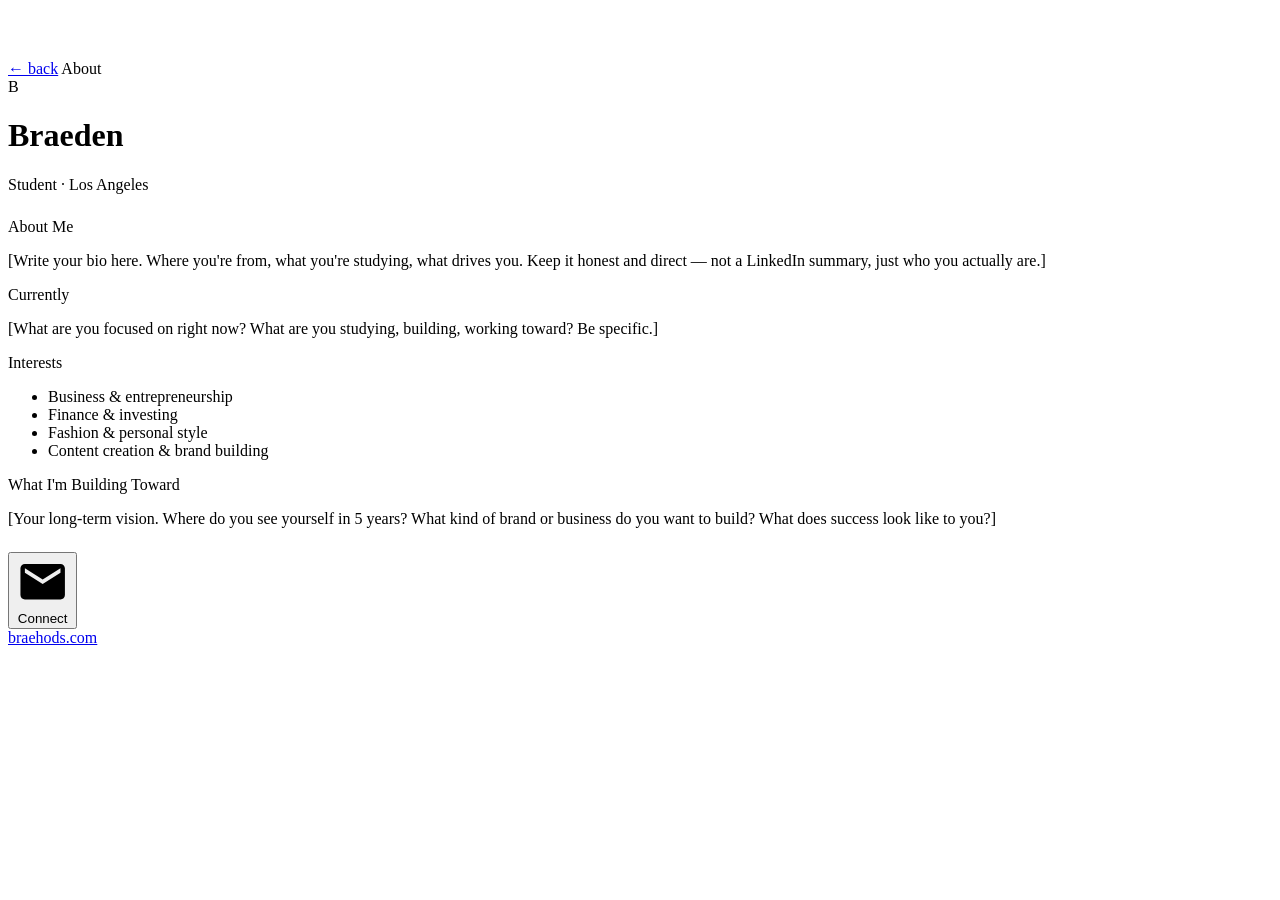
==== about.html @ cdf4e758 "Add files via upload" ====
<!DOCTYPE html>
<html lang="en">
<head>
  <meta charset="UTF-8" />
  <meta name="viewport" content="width=device-width, initial-scale=1.0" />
  <title>About — Braeden</title>
  <meta name="description" content="About Braeden." />
  <link rel="preconnect" href="https://fonts.googleapis.com" />
  <link rel="preconnect" href="https://fonts.gstatic.com" crossorigin />
  <link href="https://fonts.googleapis.com/css2?family=Inter:wght@300;400;500&display=swap" rel="stylesheet" />
  <link rel="stylesheet" href="style.css" />
  <style>
    body { justify-content: flex-start; padding-top: 52px; }
    .card { align-items: flex-start; }
    .photo-wrap { align-self: center; margin-bottom: 16px; }
    .name, .location { align-self: center; }
  </style>
</head>
<body>

  <nav class="top-nav page-nav fade d1">
    <a class="back-link" href="index.html">← back</a>
    <span class="top-nav-title">About</span>
  </nav>

  <div class="card page-card">

    <div class="photo-wrap fade d2">
      <img src="images/photo.jpg" alt="Braeden"
           onerror="this.style.display='none';this.nextElementSibling.style.display='flex';" />
      <div class="initials" style="display:none;">B</div>
    </div>
    <h1 class="name fade d3">Braeden</h1>
    <p class="location fade d4" style="margin-bottom:24px;">Student · Los Angeles</p>

    <!-- About Me -->
    <div class="content-card fade d5">
      <span class="content-card-label">About Me</span>
      <p>
        <!-- ✏️ Write your bio here. Keep it real and direct — 2-4 sentences. -->
        [Write your bio here. Where you're from, what you're studying, what drives you. Keep it honest and direct — not a LinkedIn summary, just who you actually are.]
      </p>
    </div>

    <!-- Currently -->
    <div class="content-card fade d6">
      <span class="content-card-label">Currently</span>
      <p>
        <!-- ✏️ What are you doing right now? School, projects, goals. -->
        [What are you focused on right now? What are you studying, building, working toward? Be specific.]
      </p>
    </div>

    <!-- Interests -->
    <div class="content-card fade d7">
      <span class="content-card-label">Interests</span>
      <ul>
        <li>Business &amp; entrepreneurship</li>
        <li>Finance &amp; investing</li>
        <li>Fashion &amp; personal style</li>
        <li>Content creation &amp; brand building</li>
        <!-- ✏️ Add or remove items -->
      </ul>
    </div>

    <!-- Values / what drives you -->
    <div class="content-card fade d8">
      <span class="content-card-label">What I'm Building Toward</span>
      <p>
        <!-- ✏️ Your long-term vision. What's the end goal? -->
        [Your long-term vision. Where do you see yourself in 5 years? What kind of brand or business do you want to build? What does success look like to you?]
      </p>
    </div>

    <div style="height:8px;"></div>

    <!-- Connect CTA -->
    <button class="connect-btn fade d9" onclick="window.location='index.html'">
      <svg viewBox="0 0 24 24"><path d="M20 4H4c-1.1 0-2 .9-2 2v12c0 1.1.9 2 2 2h16c1.1 0 2-.9 2-2V6c0-1.1-.9-2-2-2zm0 4l-8 5-8-5V6l8 5 8-5v2z"/></svg>
      Connect
    </button>

  </div>

  <footer class="fade d10"><a href="index.html">braehods.com</a></footer>

</body>
</html>
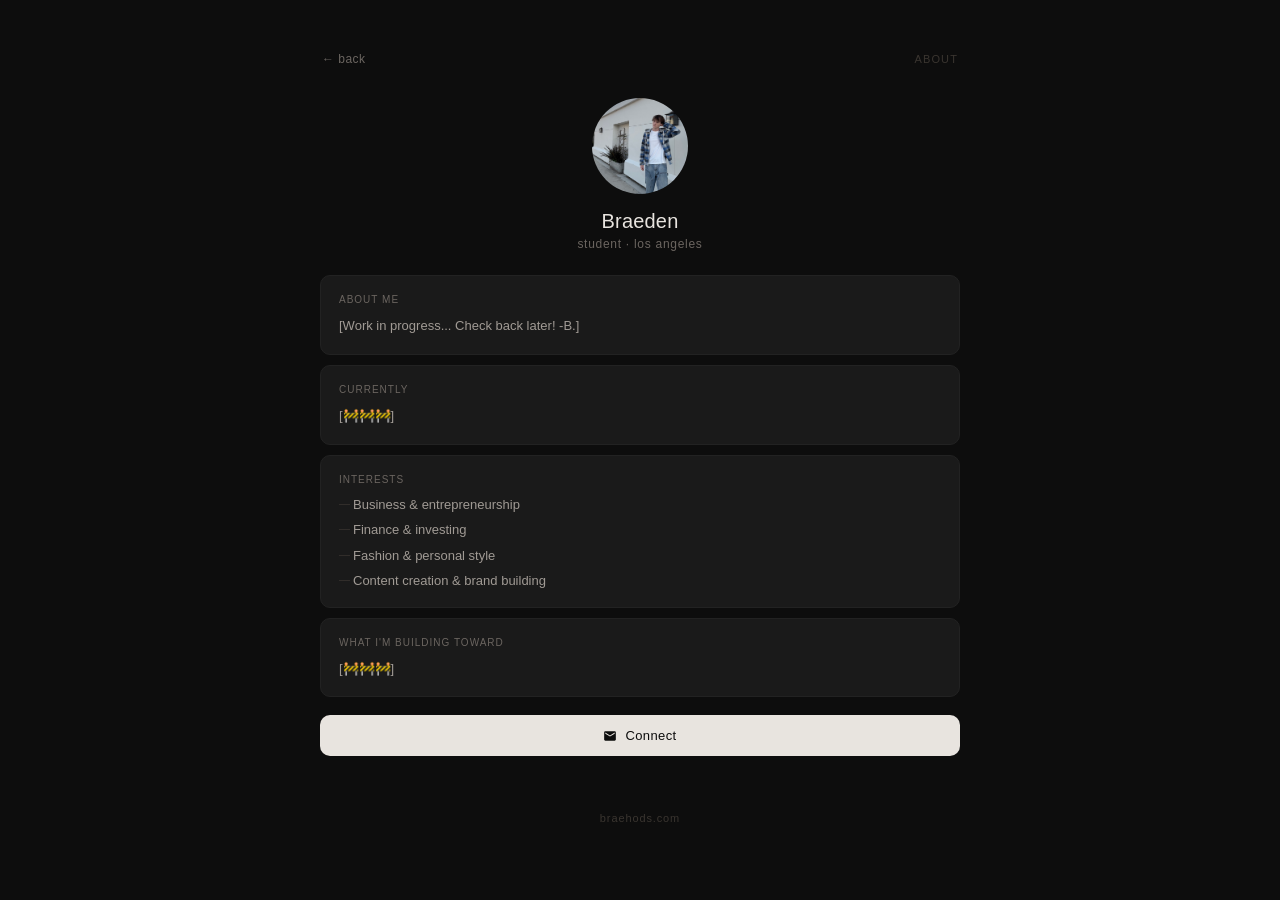
==== commit 7dbe256e: "Update about.html 🚧🚧🚧" ====
--- a/about.html
+++ b/about.html
@@ -38,7 +38,7 @@
       <span class="content-card-label">About Me</span>
       <p>
         <!-- ✏️ Write your bio here. Keep it real and direct — 2-4 sentences. -->
-        [Write your bio here. Where you're from, what you're studying, what drives you. Keep it honest and direct — not a LinkedIn summary, just who you actually are.]
+        [Work in progress... Check back later! -B.]
       </p>
     </div>
 
@@ -47,7 +47,7 @@
       <span class="content-card-label">Currently</span>
       <p>
         <!-- ✏️ What are you doing right now? School, projects, goals. -->
-        [What are you focused on right now? What are you studying, building, working toward? Be specific.]
+        [🚧🚧🚧]
       </p>
     </div>
 
@@ -68,7 +68,7 @@
       <span class="content-card-label">What I'm Building Toward</span>
       <p>
         <!-- ✏️ Your long-term vision. What's the end goal? -->
-        [Your long-term vision. Where do you see yourself in 5 years? What kind of brand or business do you want to build? What does success look like to you?]
+        [🚧🚧🚧]
       </p>
     </div>
 
--- a/style.css
+++ b/style.css
@@ -0,0 +1,394 @@
+/* ═══════════════════════════════════════════════════
+   braehods.com — shared stylesheet
+═══════════════════════════════════════════════════ */
+
+*, *::before, *::after { box-sizing: border-box; margin: 0; padding: 0; }
+
+:root {
+  --bg:         #0d0d0d;
+  --surface:    #161616;
+  --border:     #222222;
+  --border-mid: #2e2e2e;
+  --text:       #e8e4df;
+  --sub:        #a09a94;
+  --muted:      #6b6560;
+  --dim:        #3a3530;
+  --link-bg:    #1a1a1a;
+  --link-hover: #202020;
+}
+
+html { font-size: 16px; -webkit-font-smoothing: antialiased; }
+
+body {
+  background: var(--bg);
+  color: var(--text);
+  font-family: 'Inter', -apple-system, BlinkMacSystemFont, sans-serif;
+  font-weight: 300;
+  min-height: 100vh;
+  display: flex;
+  flex-direction: column;
+  align-items: center;
+  justify-content: center;
+  padding: 48px 24px;
+}
+
+/* ── Fade-in ───────────────────────────────────── */
+@keyframes fadeUp {
+  from { opacity: 0; transform: translateY(14px); }
+  to   { opacity: 1; transform: translateY(0); }
+}
+.fade { opacity: 0; animation: fadeUp 0.5s cubic-bezier(0.22, 1, 0.36, 1) forwards; }
+.d1  { animation-delay: 0.05s; }
+.d2  { animation-delay: 0.12s; }
+.d3  { animation-delay: 0.19s; }
+.d4  { animation-delay: 0.26s; }
+.d5  { animation-delay: 0.33s; }
+.d6  { animation-delay: 0.39s; }
+.d7  { animation-delay: 0.45s; }
+.d8  { animation-delay: 0.51s; }
+.d9  { animation-delay: 0.57s; }
+.d10 { animation-delay: 0.63s; }
+.d11 { animation-delay: 0.69s; }
+.d12 { animation-delay: 0.75s; }
+.d13 { animation-delay: 0.81s; }
+
+/* ── Card ──────────────────────────────────────── */
+.card {
+  width: 100%;
+  max-width: 420px;
+  display: flex;
+  flex-direction: column;
+  align-items: center;
+}
+
+/* ── Photo ─────────────────────────────────────── */
+.photo-wrap { width: 96px; height: 96px; margin-bottom: 18px; }
+.photo-wrap img {
+  width: 100%; height: 100%;
+  object-fit: cover; border-radius: 50%;
+  display: block; filter: grayscale(6%);
+}
+.photo-wrap .initials {
+  width: 100%; height: 100%; border-radius: 50%;
+  background: var(--surface); border: 1px solid var(--border);
+  display: flex; align-items: center; justify-content: center;
+  font-size: 26px; font-weight: 400; color: var(--muted);
+}
+
+/* ── Name + location ───────────────────────────── */
+.name {
+  font-size: 20px; font-weight: 400;
+  letter-spacing: 0.01em; color: var(--text);
+  margin-bottom: 4px;
+}
+.location {
+  font-size: 12px; color: var(--muted);
+  letter-spacing: 0.06em; text-transform: lowercase;
+  margin-bottom: 16px;
+}
+
+/* ── Tagline ───────────────────────────────────── */
+.tagline {
+  font-size: 13px; font-weight: 300; color: var(--sub);
+  line-height: 1.65; text-align: center;
+  max-width: 300px; margin-bottom: 24px;
+}
+
+/* ── Divider ───────────────────────────────────── */
+.divider {
+  width: 100%; height: 1px;
+  background: var(--border);
+  margin: 4px 0 20px;
+}
+
+/* ── Section label ─────────────────────────────── */
+.section-label {
+  width: 100%;
+  font-size: 10px; font-weight: 500;
+  color: var(--muted); letter-spacing: 0.12em;
+  text-transform: uppercase;
+  margin-bottom: 8px; margin-top: 4px;
+}
+
+/* ── Link items ────────────────────────────────── */
+.links { width: 100%; display: flex; flex-direction: column; gap: 8px; }
+
+.link-item {
+  display: flex; align-items: center; justify-content: space-between;
+  width: 100%; padding: 13px 16px;
+  background: var(--link-bg); border: 1px solid var(--border); border-radius: 10px;
+  text-decoration: none; color: var(--text);
+  transition:
+    background 0.15s ease,
+    border-color 0.15s ease,
+    transform 0.2s cubic-bezier(0.22, 1, 0.36, 1),
+    box-shadow 0.2s ease;
+  cursor: pointer;
+}
+.link-item:hover {
+  background: var(--link-hover); border-color: var(--border-mid);
+  transform: translateY(-2px);
+  box-shadow: 0 6px 18px rgba(0,0,0,0.3);
+}
+
+.link-left { display: flex; align-items: center; gap: 12px; }
+
+.link-icon {
+  width: 34px; height: 34px; border-radius: 8px;
+  background: var(--surface); border: 1px solid var(--border);
+  display: flex; align-items: center; justify-content: center; flex-shrink: 0;
+}
+.link-icon svg { width: 15px; height: 15px; fill: var(--sub); }
+
+.link-text { display: flex; flex-direction: column; gap: 2px; }
+.link-platform { font-size: 13px; font-weight: 400; color: var(--text); }
+.link-handle   { font-size: 11px; color: var(--muted); letter-spacing: 0.02em; }
+.link-arrow    { color: var(--muted); font-size: 13px; flex-shrink: 0; }
+
+/* ── Connect button ────────────────────────────── */
+.connect-btn {
+  width: 100%;
+  display: flex; align-items: center; justify-content: center; gap: 8px;
+  padding: 13px 18px;
+  background: var(--text); border: none; border-radius: 10px;
+  color: #0d0d0d; font-family: inherit; font-size: 13px;
+  font-weight: 500; letter-spacing: 0.03em;
+  cursor: pointer;
+  transition:
+    opacity 0.15s ease,
+    transform 0.2s cubic-bezier(0.22, 1, 0.36, 1),
+    box-shadow 0.2s ease;
+  margin-bottom: 20px;
+}
+.connect-btn:hover {
+  opacity: 0.87;
+  transform: translateY(-2px);
+  box-shadow: 0 6px 20px rgba(232, 228, 223, 0.1);
+}
+.connect-btn svg { width: 14px; height: 14px; fill: currentColor; flex-shrink: 0; }
+
+/* ── Secondary button ──────────────────────────── */
+.secondary-btn {
+  width: 100%;
+  display: flex; align-items: center; justify-content: center; gap: 8px;
+  padding: 13px 18px;
+  background: var(--link-bg); border: 1px solid var(--border); border-radius: 10px;
+  color: var(--sub); font-family: inherit; font-size: 13px;
+  font-weight: 400; letter-spacing: 0.02em;
+  cursor: pointer; text-decoration: none;
+  transition:
+    background 0.15s ease,
+    border-color 0.15s ease,
+    color 0.15s ease,
+    transform 0.2s cubic-bezier(0.22, 1, 0.36, 1),
+    box-shadow 0.2s ease;
+}
+.secondary-btn:hover {
+  background: var(--link-hover); border-color: var(--border-mid);
+  color: var(--text);
+  transform: translateY(-2px);
+  box-shadow: 0 6px 18px rgba(0,0,0,0.3);
+}
+.secondary-btn svg { width: 14px; height: 14px; fill: currentColor; flex-shrink: 0; }
+
+/* ── Top nav (interior pages) ──────────────────── */
+.top-nav {
+  width: 100%; max-width: 420px;
+  display: flex; align-items: center; justify-content: space-between;
+  margin-bottom: 32px;
+  padding: 0 2px;
+}
+.back-link {
+  font-size: 12px; color: var(--muted); text-decoration: none;
+  letter-spacing: 0.04em;
+  transition: color 0.15s ease;
+}
+.back-link:hover { color: var(--sub); }
+.top-nav-title {
+  font-size: 11px; color: var(--dim);
+  letter-spacing: 0.1em; text-transform: uppercase;
+}
+
+/* ── Content cards (interior pages) ────────────── */
+.content-card {
+  width: 100%;
+  background: var(--link-bg); border: 1px solid var(--border); border-radius: 10px;
+  padding: 18px 18px 16px;
+  margin-bottom: 10px;
+}
+.content-card-label {
+  display: block; font-size: 10px; font-weight: 500;
+  color: var(--muted); letter-spacing: 0.1em; text-transform: uppercase;
+  margin-bottom: 10px;
+}
+.content-card p {
+  font-size: 13px; font-weight: 300; color: var(--sub);
+  line-height: 1.75;
+}
+.content-card ul {
+  list-style: none; padding: 0;
+  display: flex; flex-direction: column; gap: 6px;
+}
+.content-card ul li {
+  font-size: 13px; color: var(--sub); line-height: 1.5;
+  padding-left: 14px; position: relative;
+}
+.content-card ul li::before {
+  content: '—';
+  position: absolute; left: 0;
+  color: var(--dim); font-size: 11px;
+}
+
+/* Skill tags */
+.tags {
+  display: flex; flex-wrap: wrap; gap: 6px;
+}
+.tag {
+  font-size: 11px; color: var(--sub);
+  background: var(--surface); border: 1px solid var(--border);
+  border-radius: 6px; padding: 4px 10px;
+  letter-spacing: 0.02em;
+}
+
+/* ── Page header (interior) ────────────────────── */
+.page-header {
+  font-size: 18px; font-weight: 400;
+  letter-spacing: 0.01em; color: var(--text);
+  margin-bottom: 22px; align-self: flex-start;
+}
+
+/* ── Footer ────────────────────────────────────── */
+footer {
+  margin-top: 36px;
+  font-size: 11px; color: var(--dim);
+  letter-spacing: 0.08em; text-transform: lowercase;
+}
+footer a {
+  color: inherit; text-decoration: none;
+  transition: color 0.15s ease;
+}
+footer a:hover { color: var(--muted); }
+
+/* ── Interior page layout (wider) ──────────────── */
+.page-card {
+  max-width: 640px;
+}
+.page-nav {
+  max-width: 640px;
+}
+
+/* ── Responsive ────────────────────────────────── */
+@media (max-width: 480px) {
+  body { padding: 32px 20px; justify-content: flex-start; padding-top: 52px; }
+}
+
+
+/* ═══════════════════════════════════════════════════
+   MODAL
+═══════════════════════════════════════════════════ */
+
+@keyframes modalIn {
+  from { opacity: 0; transform: translateY(18px) scale(0.97); }
+  to   { opacity: 1; transform: translateY(0) scale(1); }
+}
+@keyframes overlayIn {
+  from { opacity: 0; }
+  to   { opacity: 1; }
+}
+
+.overlay {
+  display: none; position: fixed; inset: 0;
+  background: rgba(0,0,0,0.78);
+  backdrop-filter: blur(8px); -webkit-backdrop-filter: blur(8px);
+  z-index: 100;
+  align-items: center; justify-content: center; padding: 24px;
+}
+.overlay.open {
+  display: flex;
+  animation: overlayIn 0.2s ease forwards;
+}
+
+.modal {
+  background: #111111; border: 1px solid #252525; border-radius: 16px;
+  padding: 26px 26px 22px;
+  width: 100%; max-width: 400px;
+  animation: modalIn 0.28s cubic-bezier(0.22, 1, 0.36, 1) forwards;
+}
+.modal-header {
+  display: flex; align-items: flex-start; justify-content: space-between;
+  margin-bottom: 5px;
+}
+.modal-title { font-size: 15px; font-weight: 400; color: var(--text); }
+.modal-close {
+  background: none; border: none; cursor: pointer;
+  color: var(--muted); font-size: 18px; line-height: 1;
+  padding: 0; font-family: inherit;
+  transition: color 0.15s ease;
+}
+.modal-close:hover { color: var(--text); }
+.modal-sub { font-size: 12px; color: var(--muted); margin-bottom: 20px; line-height: 1.5; }
+
+.form-group { margin-bottom: 12px; }
+.form-group label {
+  display: block; font-size: 10px; font-weight: 500;
+  color: var(--muted); letter-spacing: 0.08em; text-transform: uppercase; margin-bottom: 5px;
+}
+.form-group input,
+.form-group textarea {
+  width: 100%; background: #0d0d0d;
+  border: 1px solid var(--border); border-radius: 8px;
+  padding: 10px 13px; color: var(--text);
+  font-family: inherit; font-size: 13px; font-weight: 300;
+  outline: none; resize: none;
+  transition: border-color 0.15s ease;
+}
+.form-group input:focus,
+.form-group textarea:focus { border-color: #3a3a3a; }
+.form-group input::placeholder,
+.form-group textarea::placeholder { color: #3a3835; }
+.form-group textarea { height: 96px; }
+
+.form-submit {
+  width: 100%; padding: 12px;
+  background: var(--text); border: none; border-radius: 8px;
+  color: #0d0d0d; font-family: inherit; font-size: 13px; font-weight: 500;
+  cursor: pointer; margin-top: 4px;
+  transition: opacity 0.15s ease;
+}
+.form-submit:hover { opacity: 0.87; }
+.form-submit:disabled { opacity: 0.35; cursor: not-allowed; }
+
+/* Success */
+.modal-success {
+  display: none; flex-direction: column;
+  align-items: center; justify-content: center;
+  text-align: center; padding: 28px 0 16px; gap: 14px;
+}
+.modal-success.show { display: flex; }
+.modal-success .check {
+  width: 46px; height: 46px; border-radius: 50%;
+  background: #1a2a1a; border: 1px solid #2d4a2d;
+  display: flex; align-items: center; justify-content: center;
+}
+.modal-success .check svg { width: 20px; height: 20px; fill: #6abf6a; }
+.modal-success .success-title {
+  font-size: 14px; font-weight: 400; color: var(--text);
+  margin-bottom: 2px;
+}
+.modal-success .success-sub {
+  font-size: 12px; color: var(--muted); line-height: 1.6;
+}
+.modal-success .close-success {
+  margin-top: 6px; font-size: 12px; color: var(--muted);
+  background: none; border: none; cursor: pointer;
+  font-family: inherit; letter-spacing: 0.03em;
+  transition: color 0.15s ease;
+}
+.modal-success .close-success:hover { color: var(--sub); }
+
+/* Error */
+.form-error {
+  display: none; font-size: 12px; color: #bf6a6a;
+  margin-top: 8px; text-align: center;
+}
+.form-error.show { display: block; }
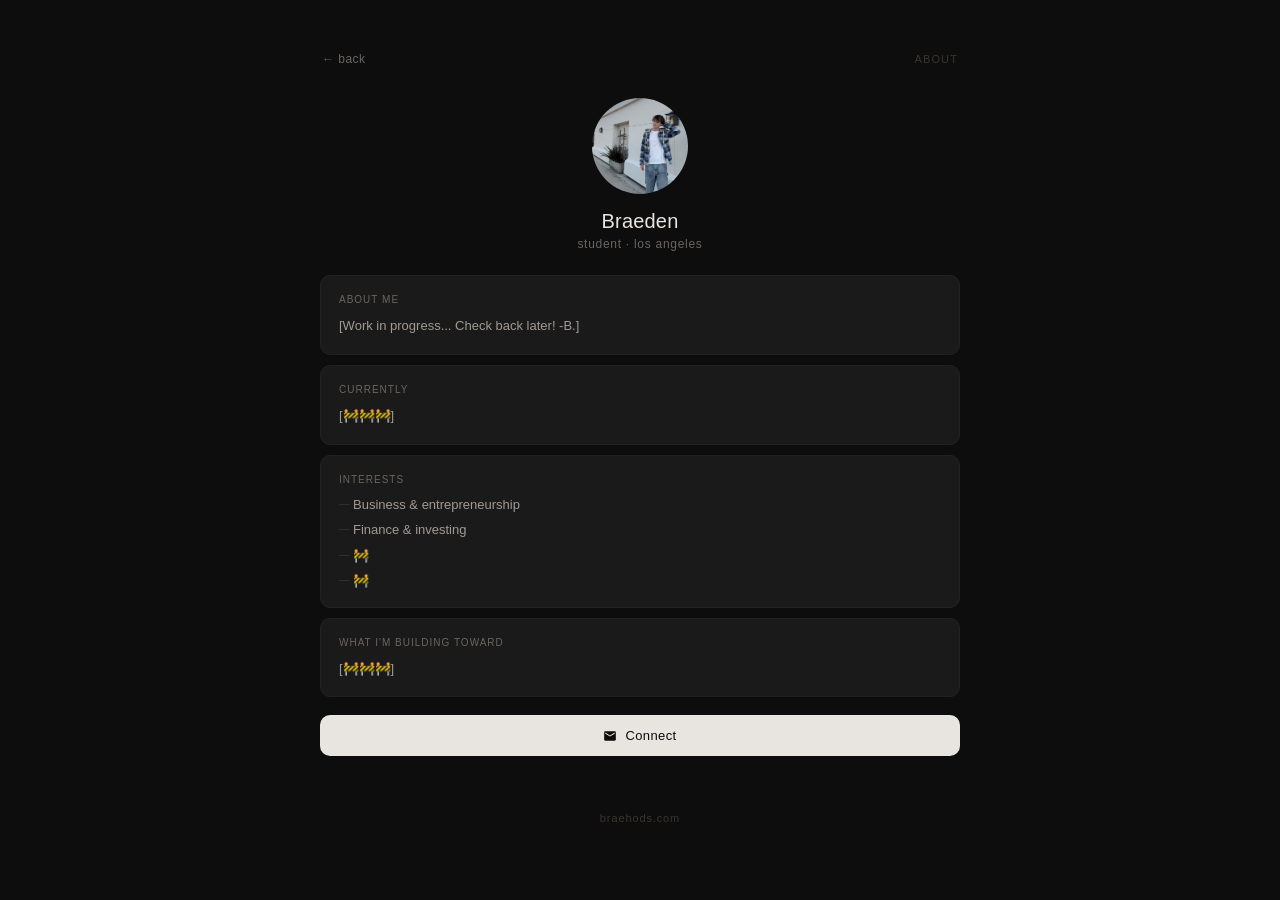
==== commit f90c8b66: "Update about.html 🚧 - more" ====
--- a/about.html
+++ b/about.html
@@ -57,8 +57,8 @@
       <ul>
         <li>Business &amp; entrepreneurship</li>
         <li>Finance &amp; investing</li>
-        <li>Fashion &amp; personal style</li>
-        <li>Content creation &amp; brand building</li>
+        <li>🚧</li>
+        <li>🚧</li>
         <!-- ✏️ Add or remove items -->
       </ul>
     </div>
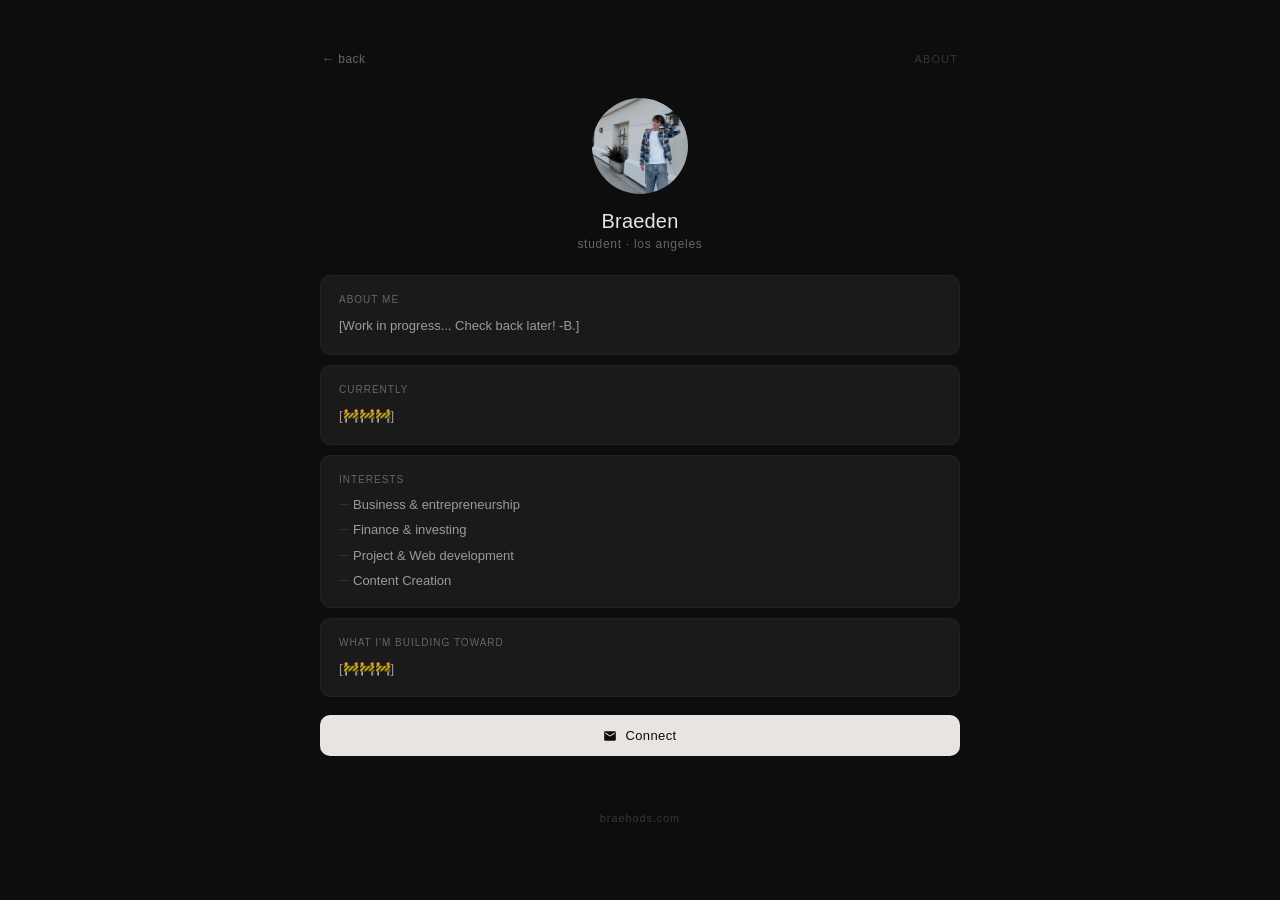
==== commit 94b9aadf: "Update about.html finish interest list" ====
--- a/about.html
+++ b/about.html
@@ -57,8 +57,8 @@
       <ul>
         <li>Business &amp; entrepreneurship</li>
         <li>Finance &amp; investing</li>
-        <li>🚧</li>
-        <li>🚧</li>
+        <li>Project &amp; Web development</li>
+        <li>Content Creation</li>
         <!-- ✏️ Add or remove items -->
       </ul>
     </div>
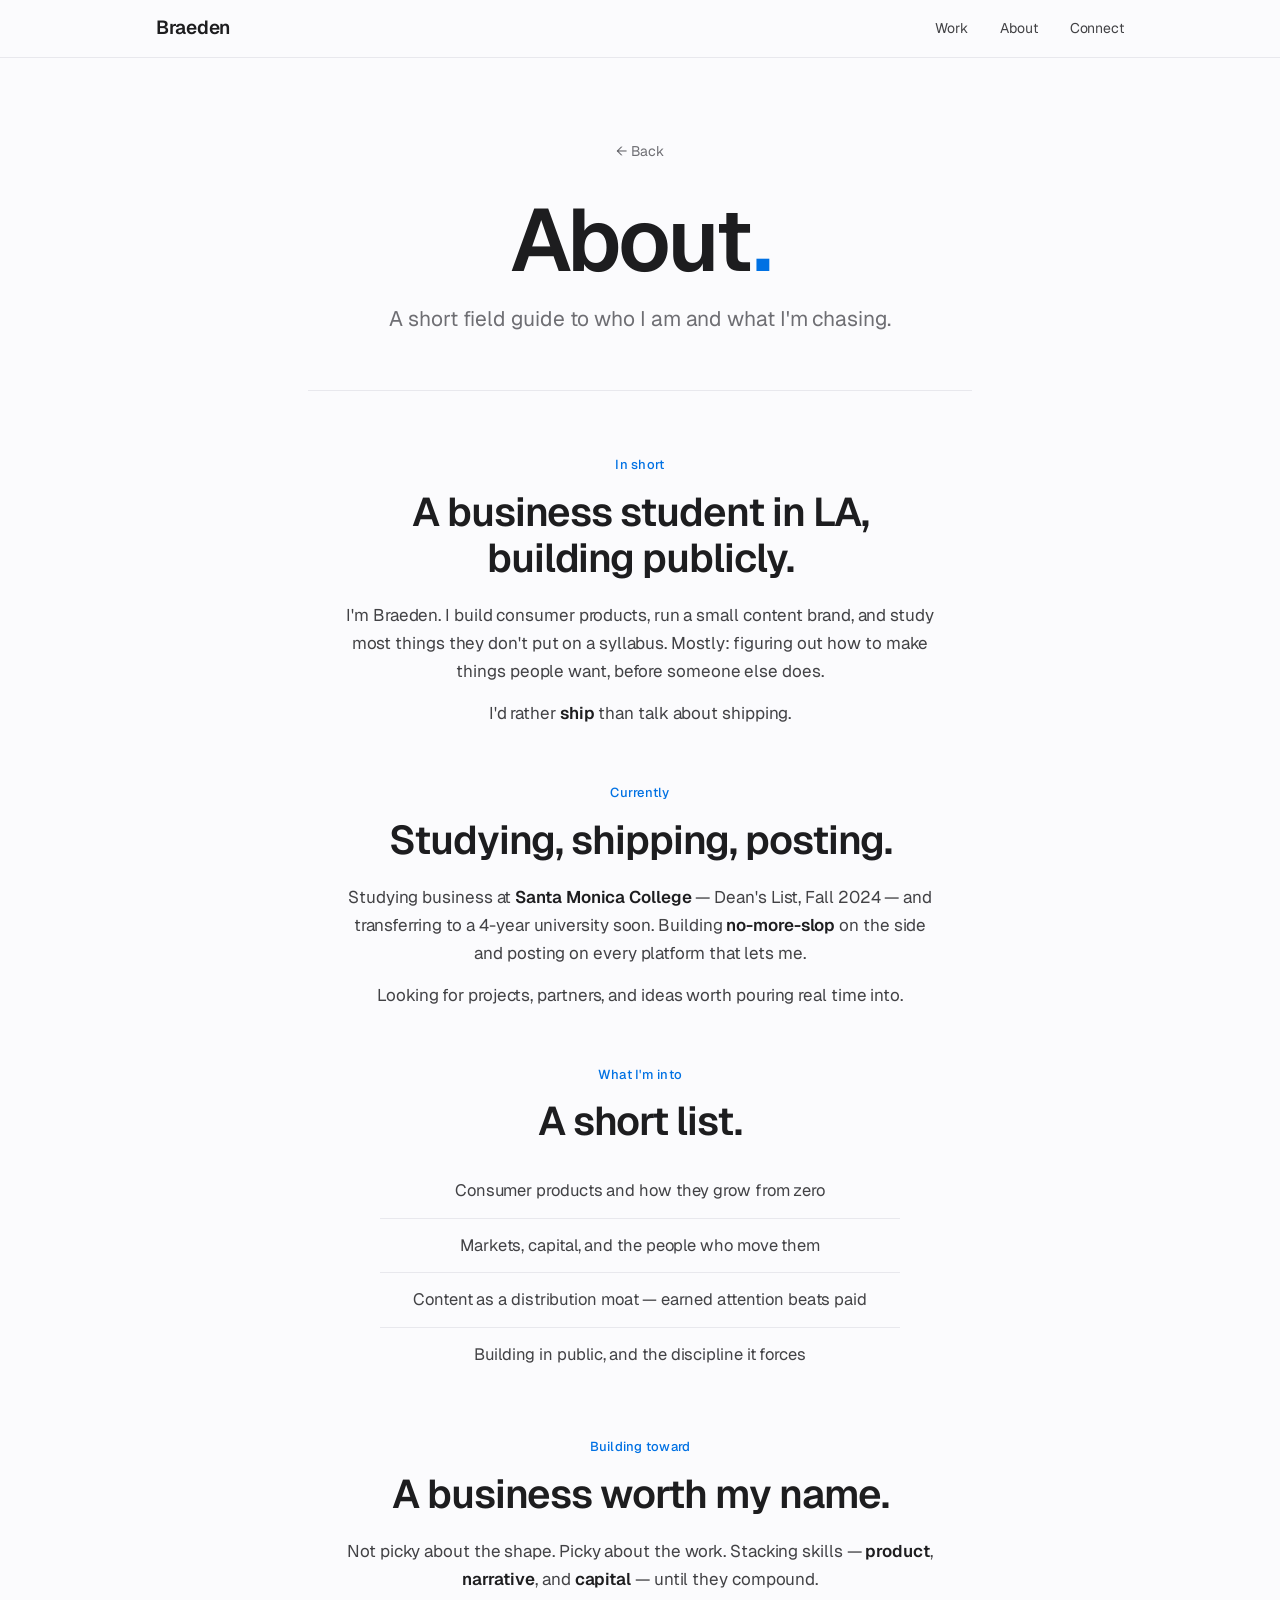
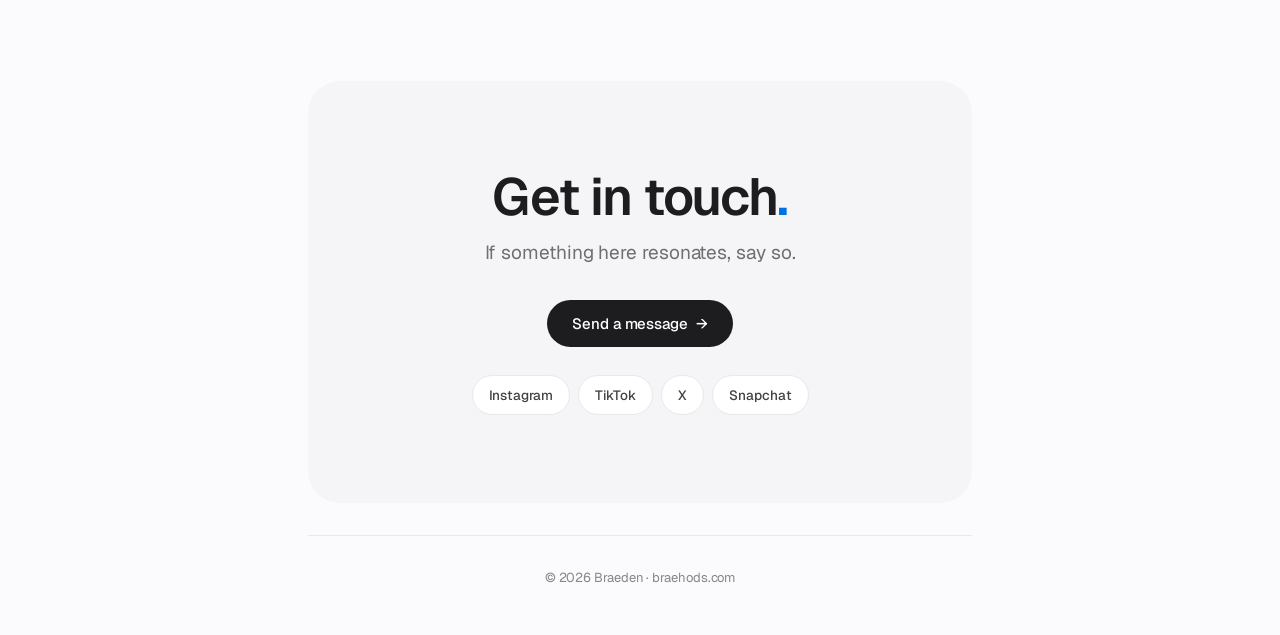
==== commit 2103c974: "Redesign site with clean light layout and real résumé content - New light palette + single Geist fon" ====
--- a/about.html
+++ b/about.html
@@ -4,85 +4,215 @@
   <meta charset="UTF-8" />
   <meta name="viewport" content="width=device-width, initial-scale=1.0" />
   <title>About — Braeden</title>
-  <meta name="description" content="About Braeden." />
+  <meta name="description" content="About Braeden — business student and entrepreneur in Los Angeles." />
   <link rel="preconnect" href="https://fonts.googleapis.com" />
   <link rel="preconnect" href="https://fonts.gstatic.com" crossorigin />
-  <link href="https://fonts.googleapis.com/css2?family=Inter:wght@300;400;500&display=swap" rel="stylesheet" />
+  <link href="https://fonts.googleapis.com/css2?family=Geist:wght@400;500;600;700&display=swap" rel="stylesheet" />
   <link rel="stylesheet" href="style.css" />
-  <style>
-    body { justify-content: flex-start; padding-top: 52px; }
-    .card { align-items: flex-start; }
-    .photo-wrap { align-self: center; margin-bottom: 16px; }
-    .name, .location { align-self: center; }
-  </style>
+  <script>const FORMSPREE_ID = 'xqeypnkw';</script>
 </head>
 <body>
 
-  <nav class="top-nav page-nav fade d1">
-    <a class="back-link" href="index.html">← back</a>
-    <span class="top-nav-title">About</span>
+  <!-- Nav -->
+  <nav class="nav">
+    <div class="nav-inner">
+      <a class="nav-mark" href="index.html">Braeden</a>
+      <div class="nav-links">
+        <a href="work.html">Work</a>
+        <a href="about.html">About</a>
+        <a href="#" onclick="openModal();return false;">Connect</a>
+      </div>
+    </div>
   </nav>
 
-  <div class="card page-card">
-
-    <div class="photo-wrap fade d2">
-      <img src="images/photo.jpg" alt="Braeden"
-           onerror="this.style.display='none';this.nextElementSibling.style.display='flex';" />
-      <div class="initials" style="display:none;">B</div>
+  <div class="wrap-narrow">
+
+    <!-- Page hero -->
+    <header class="page-hero">
+      <a class="back-link fade d1" href="index.html">Back</a>
+      <h1 class="page-title fade d2">About<span class="period">.</span></h1>
+      <p class="page-lede fade d3">A short field guide to who I am and what I'm chasing.</p>
+    </header>
+
+    <!-- Bio sections -->
+    <div class="bio-sections">
+
+      <div class="bio-block fade d1">
+        <div class="bio-block-eyebrow">In short</div>
+        <h2 class="bio-block-title">A business student in LA, building publicly.</h2>
+        <div class="bio-block-body">
+          <p>
+            I'm Braeden. I build consumer products, run a small content brand,
+            and study most things they don't put on a syllabus. Mostly: figuring
+            out how to make things people want, before someone else does.
+          </p>
+          <p>I'd rather <strong>ship</strong> than talk about shipping.</p>
+        </div>
+      </div>
+
+      <div class="bio-block fade d2">
+        <div class="bio-block-eyebrow">Currently</div>
+        <h2 class="bio-block-title">Studying, shipping, posting.</h2>
+        <div class="bio-block-body">
+          <p>
+            Studying business at <strong>Santa Monica College</strong> —
+            Dean's List, Fall 2024 — and transferring to a 4-year university
+            soon. Building <strong>no-more-slop</strong> on the side and
+            posting on every platform that lets me.
+          </p>
+          <p>Looking for projects, partners, and ideas worth pouring real time into.</p>
+        </div>
+      </div>
+
+      <div class="bio-block fade d3">
+        <div class="bio-block-eyebrow">What I'm into</div>
+        <h2 class="bio-block-title">A short list.</h2>
+        <div class="bio-block-body">
+          <ul>
+            <li>Consumer products and how they grow from zero</li>
+            <li>Markets, capital, and the people who move them</li>
+            <li>Content as a distribution moat — earned attention beats paid</li>
+            <li>Building in public, and the discipline it forces</li>
+          </ul>
+        </div>
+      </div>
+
+      <div class="bio-block fade d4">
+        <div class="bio-block-eyebrow">Building toward</div>
+        <h2 class="bio-block-title">A business worth my name.</h2>
+        <div class="bio-block-body">
+          <p>
+            Not picky about the shape. Picky about the work. Stacking skills —
+            <strong>product</strong>, <strong>narrative</strong>, and <strong>capital</strong> —
+            until they compound.
+          </p>
+        </div>
+      </div>
+
     </div>
-    <h1 class="name fade d3">Braeden</h1>
-    <p class="location fade d4" style="margin-bottom:24px;">Student · Los Angeles</p>
-
-    <!-- About Me -->
-    <div class="content-card fade d5">
-      <span class="content-card-label">About Me</span>
-      <p>
-        <!-- ✏️ Write your bio here. Keep it real and direct — 2-4 sentences. -->
-        [Work in progress... Check back later! -B.]
-      </p>
+
+    <!-- Connect -->
+    <section class="connect-band">
+      <div class="connect-band-inner">
+        <h2 class="section-title">Get in touch<span class="period">.</span></h2>
+        <p class="section-sub">If something here resonates, say so.</p>
+        <div style="margin-top: 32px;">
+          <button class="btn btn-primary" onclick="openModal()">
+            Send a message <span class="arrow">→</span>
+          </button>
+        </div>
+        <div class="socials-row">
+          <a class="social-pill" href="https://www.instagram.com/braehods" target="_blank" rel="noopener">Instagram</a>
+          <a class="social-pill" href="https://www.tiktok.com/@braeden." target="_blank" rel="noopener">TikTok</a>
+          <a class="social-pill" href="https://x.com/braed" target="_blank" rel="noopener">X</a>
+          <a class="social-pill" href="https://snapchat.com/add/braeden" target="_blank" rel="noopener">Snapchat</a>
+        </div>
+      </div>
+    </section>
+
+    <!-- Footer -->
+    <footer class="footer">
+      <div>© 2026 Braeden · <a href="index.html">braehods.com</a></div>
+    </footer>
+
+  </div>
+
+  <!-- MODAL -->
+  <div class="overlay" id="overlay" onclick="handleOverlayClick(event)">
+    <div class="modal" role="dialog" aria-modal="true" aria-labelledby="modal-title">
+      <div class="modal-header">
+        <h2 class="modal-title" id="modal-title">Send a message.</h2>
+        <button class="modal-close" onclick="closeModal()" aria-label="Close">✕</button>
+      </div>
+      <p class="modal-sub">Business, collabs, or anything else. I read everything.</p>
+
+      <div id="form-body">
+        <form id="contact-form" onsubmit="handleSubmit(event)">
+          <div class="form-group">
+            <label for="c-name">Name</label>
+            <input id="c-name" name="name" type="text" placeholder="Your name" required autocomplete="off" />
+          </div>
+          <div class="form-group">
+            <label for="c-email">Email</label>
+            <input id="c-email" name="email" type="email" placeholder="your@email.com" required autocomplete="off" />
+          </div>
+          <div class="form-group">
+            <label for="c-message">Message</label>
+            <textarea id="c-message" name="message" placeholder="What's on your mind?" required></textarea>
+          </div>
+          <button class="form-submit" type="submit" id="submit-btn">Send</button>
+          <p class="form-error" id="form-error"></p>
+        </form>
+      </div>
+
+      <div class="modal-success" id="modal-success">
+        <div class="check">
+          <svg viewBox="0 0 24 24"><path d="M9 16.17L4.83 12l-1.42 1.41L9 19 21 7l-1.41-1.41z"/></svg>
+        </div>
+        <div>
+          <p class="success-title">Message sent.</p>
+          <p class="success-sub">I'll get back to you soon.</p>
+        </div>
+        <button class="close-success" onclick="closeModal()">Close</button>
+      </div>
     </div>
-
-    <!-- Currently -->
-    <div class="content-card fade d6">
-      <span class="content-card-label">Currently</span>
-      <p>
-        <!-- ✏️ What are you doing right now? School, projects, goals. -->
-        [🚧🚧🚧]
-      </p>
-    </div>
-
-    <!-- Interests -->
-    <div class="content-card fade d7">
-      <span class="content-card-label">Interests</span>
-      <ul>
-        <li>Business &amp; entrepreneurship</li>
-        <li>Finance &amp; investing</li>
-        <li>Project &amp; Web development</li>
-        <li>Content Creation</li>
-        <!-- ✏️ Add or remove items -->
-      </ul>
-    </div>
-
-    <!-- Values / what drives you -->
-    <div class="content-card fade d8">
-      <span class="content-card-label">What I'm Building Toward</span>
-      <p>
-        <!-- ✏️ Your long-term vision. What's the end goal? -->
-        [🚧🚧🚧]
-      </p>
-    </div>
-
-    <div style="height:8px;"></div>
-
-    <!-- Connect CTA -->
-    <button class="connect-btn fade d9" onclick="window.location='index.html'">
-      <svg viewBox="0 0 24 24"><path d="M20 4H4c-1.1 0-2 .9-2 2v12c0 1.1.9 2 2 2h16c1.1 0 2-.9 2-2V6c0-1.1-.9-2-2-2zm0 4l-8 5-8-5V6l8 5 8-5v2z"/></svg>
-      Connect
-    </button>
-
   </div>
 
-  <footer class="fade d10"><a href="index.html">braehods.com</a></footer>
+  <script>
+    function openModal() {
+      document.getElementById('overlay').classList.add('open');
+      document.body.style.overflow = 'hidden';
+      setTimeout(() => document.getElementById('c-name').focus(), 80);
+    }
+    function closeModal() {
+      document.getElementById('overlay').classList.remove('open');
+      document.body.style.overflow = '';
+      setTimeout(() => {
+        document.getElementById('form-body').style.display = 'block';
+        document.getElementById('modal-success').classList.remove('show');
+        const btn = document.getElementById('submit-btn');
+        btn.disabled = false; btn.textContent = 'Send';
+        document.getElementById('contact-form').reset();
+        document.getElementById('form-error').classList.remove('show');
+      }, 300);
+    }
+    function handleOverlayClick(e) {
+      if (e.target === document.getElementById('overlay')) closeModal();
+    }
+    document.addEventListener('keydown', e => { if (e.key === 'Escape') closeModal(); });
+
+    async function handleSubmit(e) {
+      e.preventDefault();
+      const btn = document.getElementById('submit-btn');
+      const errorEl = document.getElementById('form-error');
+      const form = document.getElementById('contact-form');
+
+      btn.disabled = true; btn.textContent = 'Sending…';
+      errorEl.classList.remove('show');
+
+      if (FORMSPREE_ID === 'YOUR_FORM_ID') {
+        errorEl.textContent = 'Contact form not configured yet.';
+        errorEl.classList.add('show');
+        btn.disabled = false; btn.textContent = 'Send';
+        return;
+      }
+
+      try {
+        const res = await fetch(`https://formspree.io/f/${FORMSPREE_ID}`, {
+          method: 'POST', body: new FormData(form),
+          headers: { 'Accept': 'application/json' }
+        });
+        if (res.ok) {
+          document.getElementById('form-body').style.display = 'none';
+          document.getElementById('modal-success').classList.add('show');
+        } else { throw new Error(); }
+      } catch {
+        errorEl.textContent = 'Something went wrong. Try again.';
+        errorEl.classList.add('show');
+        btn.disabled = false; btn.textContent = 'Send';
+      }
+    }
+  </script>
 
 </body>
 </html>
--- a/style.css
+++ b/style.css
@@ -1,394 +1,708 @@
 /* ═══════════════════════════════════════════════════
-   braehods.com — shared stylesheet
+   braehods.com — clean
 ═══════════════════════════════════════════════════ */
 
 *, *::before, *::after { box-sizing: border-box; margin: 0; padding: 0; }
 
 :root {
-  --bg:         #0d0d0d;
-  --surface:    #161616;
-  --border:     #222222;
-  --border-mid: #2e2e2e;
-  --text:       #e8e4df;
-  --sub:        #a09a94;
-  --muted:      #6b6560;
-  --dim:        #3a3530;
-  --link-bg:    #1a1a1a;
-  --link-hover: #202020;
-}
-
-html { font-size: 16px; -webkit-font-smoothing: antialiased; }
+  --bg:           #fbfbfd;
+  --surface:      #ffffff;
+  --surface-elev: #f5f5f7;
+  --ink:          #1d1d1f;
+  --ink-soft:     #424245;
+  --muted:        #6e6e73;
+  --faint:        #86868b;
+  --border:       #d2d2d7;
+  --border-soft:  #e8e8ed;
+  --accent:       #0071e3;
+  --accent-deep:  #0058b9;
+  --shadow-sm:    0 1px 3px rgba(0, 0, 0, 0.04);
+  --shadow:       0 4px 16px rgba(0, 0, 0, 0.06);
+  --shadow-lg:    0 12px 32px rgba(0, 0, 0, 0.10);
+  --font:         'Geist', -apple-system, BlinkMacSystemFont, 'SF Pro Display', system-ui, sans-serif;
+}
+
+html { font-size: 17px; -webkit-font-smoothing: antialiased; -moz-osx-font-smoothing: grayscale; }
 
 body {
   background: var(--bg);
-  color: var(--text);
-  font-family: 'Inter', -apple-system, BlinkMacSystemFont, sans-serif;
-  font-weight: 300;
+  color: var(--ink);
+  font-family: var(--font);
+  font-weight: 400;
+  line-height: 1.5;
+  letter-spacing: -0.005em;
   min-height: 100vh;
+}
+
+/* ── Nav ─────────────────────────────────── */
+.nav {
+  position: sticky; top: 0;
+  z-index: 50;
+  width: 100%;
+  background: rgba(251, 251, 253, 0.85);
+  backdrop-filter: saturate(180%) blur(20px);
+  -webkit-backdrop-filter: saturate(180%) blur(20px);
+  border-bottom: 1px solid var(--border-soft);
+}
+.nav-inner {
+  max-width: 1024px;
+  margin: 0 auto;
+  padding: 14px 28px;
+  display: flex; align-items: center; justify-content: space-between;
+}
+.nav-mark {
+  font-size: 19px; font-weight: 600;
+  color: var(--ink); text-decoration: none;
+  letter-spacing: -0.015em;
+}
+.nav-links { display: flex; align-items: center; gap: 32px; }
+.nav-links a {
+  font-size: 14px; font-weight: 400;
+  color: var(--ink-soft);
+  text-decoration: none;
+  transition: color .2s;
+}
+.nav-links a:hover { color: var(--ink); }
+
+/* ── Wraps ───────────────────────────────── */
+.wrap {
+  max-width: 1024px;
+  margin: 0 auto;
+  padding: 0 28px;
+}
+.wrap-narrow {
+  max-width: 720px;
+  margin: 0 auto;
+  padding: 0 28px;
+}
+
+/* ── Hero ────────────────────────────────── */
+.hero {
+  text-align: center;
+  padding: 96px 0 88px;
+}
+.hero-photo {
+  width: 132px; height: 132px;
+  border-radius: 50%;
+  margin: 0 auto 32px;
+  overflow: hidden;
+  box-shadow: 0 10px 36px rgba(0, 0, 0, 0.10), 0 0 0 1px rgba(0, 0, 0, 0.04);
+}
+.hero-photo img { width: 100%; height: 100%; object-fit: cover; display: block; }
+.hero-photo .initials {
+  width: 100%; height: 100%;
+  background: linear-gradient(135deg, #f5f5f7, #e8e8ed);
+  display: flex; align-items: center; justify-content: center;
+  font-size: 56px; font-weight: 500; color: var(--muted);
+}
+.hero-greet {
+  font-size: 13px;
+  font-weight: 500;
+  color: var(--accent);
+  letter-spacing: 0.04em;
+  text-transform: uppercase;
+  margin-bottom: 14px;
+}
+.hero-name {
+  font-size: clamp(48px, 8vw, 88px);
+  font-weight: 600;
+  line-height: 1.04;
+  letter-spacing: -0.035em;
+  color: var(--ink);
+  margin-bottom: 22px;
+}
+.hero-name .period { color: var(--accent); }
+.hero-tagline {
+  font-size: clamp(18px, 1.9vw, 22px);
+  font-weight: 400;
+  color: var(--muted);
+  line-height: 1.45;
+  letter-spacing: -0.005em;
+  max-width: 580px;
+  margin: 0 auto 36px;
+}
+.hero-actions {
   display: flex;
-  flex-direction: column;
+  align-items: center; justify-content: center;
+  gap: 12px;
+  flex-wrap: wrap;
+}
+
+/* ── Buttons ─────────────────────────────── */
+.btn {
+  display: inline-flex;
+  align-items: center; gap: 8px;
+  padding: 13px 24px;
+  border-radius: 999px;
+  font-family: inherit;
+  font-size: 15px;
+  font-weight: 500;
+  letter-spacing: -0.005em;
+  cursor: pointer;
+  text-decoration: none;
+  transition: background .2s, color .2s, border-color .2s, transform .2s, box-shadow .25s;
+  border: 1px solid transparent;
+}
+.btn-primary {
+  background: var(--ink);
+  color: #fff;
+}
+.btn-primary:hover {
+  background: #000;
+  transform: translateY(-1px);
+  box-shadow: 0 8px 24px rgba(0, 0, 0, 0.20);
+}
+.btn-ghost {
+  background: transparent;
+  color: var(--ink);
+  border-color: var(--border);
+}
+.btn-ghost:hover {
+  background: var(--surface);
+  border-color: var(--ink);
+  transform: translateY(-1px);
+}
+.btn .arrow { transition: transform .25s; font-size: 1em; }
+.btn:hover .arrow { transform: translateX(3px); }
+
+/* ── Section ─────────────────────────────── */
+.section {
+  padding: 80px 0;
+}
+.section-header {
+  margin-bottom: 48px;
+  max-width: 720px;
+}
+.section-header.center { text-align: center; margin-left: auto; margin-right: auto; }
+.section-eyebrow {
+  font-size: 13px;
+  font-weight: 500;
+  color: var(--muted);
+  letter-spacing: 0.02em;
+  margin-bottom: 12px;
+}
+.section-title {
+  font-size: clamp(34px, 4.4vw, 52px);
+  font-weight: 600;
+  line-height: 1.08;
+  letter-spacing: -0.025em;
+  color: var(--ink);
+  margin-bottom: 14px;
+}
+.section-title .period { color: var(--accent); }
+.section-sub {
+  font-size: clamp(17px, 1.8vw, 19px);
+  font-weight: 400;
+  color: var(--muted);
+  line-height: 1.5;
+}
+
+/* ── Project cards ───────────────────────── */
+.projects { display: flex; flex-direction: column; gap: 16px; }
+.project {
+  display: grid;
+  grid-template-columns: 1fr auto;
+  gap: 24px;
   align-items: center;
+  padding: 36px;
+  background: var(--surface);
+  border-radius: 24px;
+  border: 1px solid var(--border-soft);
+  text-decoration: none;
+  color: inherit;
+  box-shadow: var(--shadow-sm);
+  transition: transform .35s cubic-bezier(.22,1,.36,1), box-shadow .35s, border-color .2s;
+}
+.project:hover {
+  transform: translateY(-3px);
+  box-shadow: var(--shadow-lg);
+  border-color: var(--border);
+}
+.project-body { display: flex; flex-direction: column; gap: 10px; min-width: 0; }
+.project-tags { display: flex; gap: 6px; flex-wrap: wrap; margin-bottom: 2px; }
+.project-tag {
+  font-size: 12px;
+  font-weight: 500;
+  color: var(--muted);
+  padding: 4px 10px;
+  background: var(--surface-elev);
+  border-radius: 6px;
+}
+.project-title {
+  font-size: 24px;
+  font-weight: 600;
+  letter-spacing: -0.02em;
+  color: var(--ink);
+  line-height: 1.2;
+}
+.project-desc {
+  font-size: 16px;
+  color: var(--muted);
+  line-height: 1.55;
+  max-width: 60ch;
+}
+.project-meta {
+  font-size: 13px;
+  color: var(--faint);
+  margin-top: 2px;
+}
+.project-arrow {
+  width: 44px; height: 44px;
+  border-radius: 50%;
+  background: var(--surface-elev);
+  display: flex; align-items: center; justify-content: center;
+  color: var(--ink-soft);
+  font-size: 16px;
+  transition: background .2s, color .2s, transform .35s cubic-bezier(.22,1,.36,1);
+  flex-shrink: 0;
+}
+.project:hover .project-arrow {
+  background: var(--ink);
+  color: #fff;
+  transform: translate(2px, -2px);
+}
+
+/* ── About excerpt ───────────────────────── */
+.about-excerpt {
+  text-align: center;
+  padding: 80px 0;
+}
+.about-excerpt p {
+  font-size: clamp(20px, 2.4vw, 26px);
+  font-weight: 400;
+  line-height: 1.42;
+  letter-spacing: -0.015em;
+  color: var(--ink);
+  max-width: 680px;
+  margin: 0 auto 24px;
+}
+.about-excerpt p strong { font-weight: 600; }
+.text-link {
+  display: inline-block;
+  font-size: 16px;
+  font-weight: 500;
+  color: var(--accent);
+  text-decoration: none;
+  transition: color .2s;
+}
+.text-link::after {
+  content: ' →';
+  display: inline-block;
+  transition: transform .2s;
+}
+.text-link:hover { color: var(--accent-deep); }
+.text-link:hover::after { transform: translateX(3px); }
+
+/* ── Connect band ────────────────────────── */
+.connect-band {
+  text-align: center;
+  padding: 88px 32px;
+  background: var(--surface-elev);
+  border-radius: 32px;
+  margin: 24px 0;
+}
+.connect-band-inner {
+  max-width: 600px;
+  margin: 0 auto;
+}
+.connect-band .section-title { margin-bottom: 14px; }
+.connect-band .section-sub { margin-bottom: 32px; }
+
+/* Socials row (small, secondary) */
+.socials-row {
+  display: flex;
+  align-items: center; justify-content: center;
+  gap: 8px;
+  margin-top: 28px;
+  flex-wrap: wrap;
+}
+.social-pill {
+  display: inline-flex;
+  align-items: center; gap: 8px;
+  padding: 9px 16px;
+  border-radius: 999px;
+  background: var(--surface);
+  border: 1px solid var(--border-soft);
+  text-decoration: none;
+  font-size: 13.5px;
+  font-weight: 500;
+  color: var(--ink-soft);
+  transition: background .2s, border-color .2s, color .2s, transform .2s;
+}
+.social-pill:hover {
+  background: var(--ink);
+  color: #fff;
+  border-color: var(--ink);
+  transform: translateY(-2px);
+}
+
+/* ── Footer ──────────────────────────────── */
+.footer {
+  padding: 32px 0 48px;
+  border-top: 1px solid var(--border-soft);
+  margin-top: 32px;
+  text-align: center;
+  font-size: 13px;
+  color: var(--faint);
+}
+.footer a { color: inherit; text-decoration: none; transition: color .2s; }
+.footer a:hover { color: var(--ink-soft); }
+
+/* ═══════════════════════════════════════════════════
+   INTERIOR PAGES (about, work)
+═══════════════════════════════════════════════════ */
+.page-hero {
+  padding: 80px 0 56px;
+  text-align: center;
+  border-bottom: 1px solid var(--border-soft);
+}
+.back-link {
+  display: inline-block;
+  margin-bottom: 32px;
+  font-size: 14px;
+  color: var(--muted);
+  text-decoration: none;
+  transition: color .2s, transform .2s;
+}
+.back-link:hover { color: var(--ink); transform: translateX(-2px); }
+.back-link::before { content: '← '; }
+.page-title {
+  font-size: clamp(48px, 8vw, 88px);
+  font-weight: 600;
+  line-height: 1.05;
+  letter-spacing: -0.035em;
+  color: var(--ink);
+  margin-bottom: 18px;
+}
+.page-title .period { color: var(--accent); }
+.page-lede {
+  font-size: clamp(18px, 1.8vw, 21px);
+  font-weight: 400;
+  color: var(--muted);
+  line-height: 1.45;
+  max-width: 580px;
+  margin: 0 auto;
+}
+
+/* About bio sections */
+.bio-sections {
+  padding: 64px 0;
+  display: flex; flex-direction: column;
+  gap: 56px;
+}
+.bio-block {
+  text-align: center;
+}
+.bio-block-eyebrow {
+  font-size: 13px;
+  font-weight: 500;
+  color: var(--accent);
+  letter-spacing: 0.02em;
+  margin-bottom: 14px;
+}
+.bio-block-title {
+  font-size: clamp(28px, 3.5vw, 40px);
+  font-weight: 600;
+  letter-spacing: -0.025em;
+  color: var(--ink);
+  margin-bottom: 20px;
+  line-height: 1.15;
+  max-width: 580px;
+  margin-left: auto; margin-right: auto;
+}
+.bio-block-body {
+  max-width: 600px;
+  margin: 0 auto;
+}
+.bio-block-body p {
+  font-size: 17px;
+  font-weight: 400;
+  color: var(--ink-soft);
+  line-height: 1.65;
+}
+.bio-block-body p + p { margin-top: 14px; }
+.bio-block-body p strong { color: var(--ink); font-weight: 600; }
+.bio-block-body ul { list-style: none; padding: 0; max-width: 520px; margin: 0 auto; }
+.bio-block-body ul li {
+  font-size: 16.5px;
+  color: var(--ink-soft);
+  line-height: 1.55;
+  padding: 14px 0;
+  border-bottom: 1px solid var(--border-soft);
+}
+.bio-block-body ul li:last-child { border-bottom: none; }
+.bio-block-body ul li strong { color: var(--ink); font-weight: 600; }
+
+/* Work / CV */
+.cv-section {
+  padding: 56px 0;
+  border-bottom: 1px solid var(--border-soft);
+}
+.cv-section:last-of-type { border-bottom: none; }
+.cv-head {
+  font-size: 13px;
+  font-weight: 500;
+  color: var(--accent);
+  letter-spacing: 0.02em;
+  margin-bottom: 28px;
+  text-align: center;
+}
+.cv-item {
+  display: grid;
+  grid-template-columns: 160px 1fr;
+  gap: 32px;
+  padding: 28px 0;
+  border-top: 1px solid var(--border-soft);
+}
+.cv-item:last-child { border-bottom: 1px solid var(--border-soft); }
+.cv-date {
+  font-size: 14px;
+  color: var(--muted);
+  padding-top: 4px;
+  font-variant-numeric: tabular-nums;
+}
+.cv-date .live {
+  color: var(--accent);
+  display: inline-flex; align-items: center; gap: 6px;
+  font-weight: 500;
+}
+.cv-date .live::before {
+  content: ''; width: 6px; height: 6px; background: var(--accent);
+  border-radius: 50%;
+}
+.cv-title {
+  font-size: 21px;
+  font-weight: 600;
+  letter-spacing: -0.018em;
+  color: var(--ink);
+  margin-bottom: 4px;
+  line-height: 1.2;
+}
+.cv-where {
+  font-size: 14px;
+  color: var(--muted);
+  margin-bottom: 12px;
+}
+.cv-desc {
+  font-size: 16px;
+  color: var(--ink-soft);
+  line-height: 1.6;
+  max-width: 60ch;
+}
+.cv-tags { display: flex; flex-wrap: wrap; gap: 6px; margin-top: 14px; }
+.cv-tag {
+  font-size: 12px;
+  font-weight: 500;
+  color: var(--muted);
+  padding: 4px 10px;
+  background: var(--surface-elev);
+  border-radius: 6px;
+}
+.cv-tag.warm {
+  color: var(--accent);
+  background: rgba(0, 113, 227, 0.08);
+}
+
+/* Skills cloud */
+.skill-cloud {
+  display: flex; flex-wrap: wrap;
+  gap: 8px;
   justify-content: center;
-  padding: 48px 24px;
-}
-
-/* ── Fade-in ───────────────────────────────────── */
+}
+.skill-tag {
+  font-size: 14px;
+  font-weight: 500;
+  color: var(--ink-soft);
+  padding: 9px 16px;
+  background: var(--surface);
+  border: 1px solid var(--border-soft);
+  border-radius: 999px;
+  transition: background .2s, color .2s, border-color .2s, transform .2s;
+}
+.skill-tag:hover {
+  background: var(--ink);
+  color: #fff;
+  border-color: var(--ink);
+  transform: translateY(-2px);
+}
+
+/* Open list */
+.open-list {
+  list-style: none; padding: 0;
+  display: flex; flex-direction: column;
+  max-width: 580px;
+  margin: 0 auto;
+}
+.open-list li {
+  font-size: 18px;
+  font-weight: 400;
+  color: var(--ink);
+  letter-spacing: -0.01em;
+  line-height: 1.4;
+  padding: 18px 0;
+  border-bottom: 1px solid var(--border-soft);
+}
+.open-list li:last-child { border-bottom: none; }
+.open-list li strong { font-weight: 600; }
+
+/* ── Fade-in stagger ─────────────────────── */
 @keyframes fadeUp {
-  from { opacity: 0; transform: translateY(14px); }
+  from { opacity: 0; transform: translateY(12px); }
   to   { opacity: 1; transform: translateY(0); }
 }
-.fade { opacity: 0; animation: fadeUp 0.5s cubic-bezier(0.22, 1, 0.36, 1) forwards; }
-.d1  { animation-delay: 0.05s; }
-.d2  { animation-delay: 0.12s; }
-.d3  { animation-delay: 0.19s; }
-.d4  { animation-delay: 0.26s; }
-.d5  { animation-delay: 0.33s; }
-.d6  { animation-delay: 0.39s; }
-.d7  { animation-delay: 0.45s; }
-.d8  { animation-delay: 0.51s; }
-.d9  { animation-delay: 0.57s; }
-.d10 { animation-delay: 0.63s; }
-.d11 { animation-delay: 0.69s; }
-.d12 { animation-delay: 0.75s; }
-.d13 { animation-delay: 0.81s; }
-
-/* ── Card ──────────────────────────────────────── */
-.card {
-  width: 100%;
-  max-width: 420px;
-  display: flex;
-  flex-direction: column;
-  align-items: center;
-}
-
-/* ── Photo ─────────────────────────────────────── */
-.photo-wrap { width: 96px; height: 96px; margin-bottom: 18px; }
-.photo-wrap img {
-  width: 100%; height: 100%;
-  object-fit: cover; border-radius: 50%;
-  display: block; filter: grayscale(6%);
-}
-.photo-wrap .initials {
-  width: 100%; height: 100%; border-radius: 50%;
-  background: var(--surface); border: 1px solid var(--border);
-  display: flex; align-items: center; justify-content: center;
-  font-size: 26px; font-weight: 400; color: var(--muted);
-}
-
-/* ── Name + location ───────────────────────────── */
-.name {
-  font-size: 20px; font-weight: 400;
-  letter-spacing: 0.01em; color: var(--text);
-  margin-bottom: 4px;
-}
-.location {
-  font-size: 12px; color: var(--muted);
-  letter-spacing: 0.06em; text-transform: lowercase;
-  margin-bottom: 16px;
-}
-
-/* ── Tagline ───────────────────────────────────── */
-.tagline {
-  font-size: 13px; font-weight: 300; color: var(--sub);
-  line-height: 1.65; text-align: center;
-  max-width: 300px; margin-bottom: 24px;
-}
-
-/* ── Divider ───────────────────────────────────── */
-.divider {
-  width: 100%; height: 1px;
-  background: var(--border);
-  margin: 4px 0 20px;
-}
-
-/* ── Section label ─────────────────────────────── */
-.section-label {
-  width: 100%;
-  font-size: 10px; font-weight: 500;
-  color: var(--muted); letter-spacing: 0.12em;
-  text-transform: uppercase;
-  margin-bottom: 8px; margin-top: 4px;
-}
-
-/* ── Link items ────────────────────────────────── */
-.links { width: 100%; display: flex; flex-direction: column; gap: 8px; }
-
-.link-item {
-  display: flex; align-items: center; justify-content: space-between;
-  width: 100%; padding: 13px 16px;
-  background: var(--link-bg); border: 1px solid var(--border); border-radius: 10px;
-  text-decoration: none; color: var(--text);
-  transition:
-    background 0.15s ease,
-    border-color 0.15s ease,
-    transform 0.2s cubic-bezier(0.22, 1, 0.36, 1),
-    box-shadow 0.2s ease;
-  cursor: pointer;
-}
-.link-item:hover {
-  background: var(--link-hover); border-color: var(--border-mid);
-  transform: translateY(-2px);
-  box-shadow: 0 6px 18px rgba(0,0,0,0.3);
-}
-
-.link-left { display: flex; align-items: center; gap: 12px; }
-
-.link-icon {
-  width: 34px; height: 34px; border-radius: 8px;
-  background: var(--surface); border: 1px solid var(--border);
-  display: flex; align-items: center; justify-content: center; flex-shrink: 0;
-}
-.link-icon svg { width: 15px; height: 15px; fill: var(--sub); }
-
-.link-text { display: flex; flex-direction: column; gap: 2px; }
-.link-platform { font-size: 13px; font-weight: 400; color: var(--text); }
-.link-handle   { font-size: 11px; color: var(--muted); letter-spacing: 0.02em; }
-.link-arrow    { color: var(--muted); font-size: 13px; flex-shrink: 0; }
-
-/* ── Connect button ────────────────────────────── */
-.connect-btn {
-  width: 100%;
-  display: flex; align-items: center; justify-content: center; gap: 8px;
-  padding: 13px 18px;
-  background: var(--text); border: none; border-radius: 10px;
-  color: #0d0d0d; font-family: inherit; font-size: 13px;
-  font-weight: 500; letter-spacing: 0.03em;
-  cursor: pointer;
-  transition:
-    opacity 0.15s ease,
-    transform 0.2s cubic-bezier(0.22, 1, 0.36, 1),
-    box-shadow 0.2s ease;
-  margin-bottom: 20px;
-}
-.connect-btn:hover {
-  opacity: 0.87;
-  transform: translateY(-2px);
-  box-shadow: 0 6px 20px rgba(232, 228, 223, 0.1);
-}
-.connect-btn svg { width: 14px; height: 14px; fill: currentColor; flex-shrink: 0; }
-
-/* ── Secondary button ──────────────────────────── */
-.secondary-btn {
-  width: 100%;
-  display: flex; align-items: center; justify-content: center; gap: 8px;
-  padding: 13px 18px;
-  background: var(--link-bg); border: 1px solid var(--border); border-radius: 10px;
-  color: var(--sub); font-family: inherit; font-size: 13px;
-  font-weight: 400; letter-spacing: 0.02em;
-  cursor: pointer; text-decoration: none;
-  transition:
-    background 0.15s ease,
-    border-color 0.15s ease,
-    color 0.15s ease,
-    transform 0.2s cubic-bezier(0.22, 1, 0.36, 1),
-    box-shadow 0.2s ease;
-}
-.secondary-btn:hover {
-  background: var(--link-hover); border-color: var(--border-mid);
-  color: var(--text);
-  transform: translateY(-2px);
-  box-shadow: 0 6px 18px rgba(0,0,0,0.3);
-}
-.secondary-btn svg { width: 14px; height: 14px; fill: currentColor; flex-shrink: 0; }
-
-/* ── Top nav (interior pages) ──────────────────── */
-.top-nav {
-  width: 100%; max-width: 420px;
-  display: flex; align-items: center; justify-content: space-between;
-  margin-bottom: 32px;
-  padding: 0 2px;
-}
-.back-link {
-  font-size: 12px; color: var(--muted); text-decoration: none;
-  letter-spacing: 0.04em;
-  transition: color 0.15s ease;
-}
-.back-link:hover { color: var(--sub); }
-.top-nav-title {
-  font-size: 11px; color: var(--dim);
-  letter-spacing: 0.1em; text-transform: uppercase;
-}
-
-/* ── Content cards (interior pages) ────────────── */
-.content-card {
-  width: 100%;
-  background: var(--link-bg); border: 1px solid var(--border); border-radius: 10px;
-  padding: 18px 18px 16px;
-  margin-bottom: 10px;
-}
-.content-card-label {
-  display: block; font-size: 10px; font-weight: 500;
-  color: var(--muted); letter-spacing: 0.1em; text-transform: uppercase;
-  margin-bottom: 10px;
-}
-.content-card p {
-  font-size: 13px; font-weight: 300; color: var(--sub);
-  line-height: 1.75;
-}
-.content-card ul {
-  list-style: none; padding: 0;
-  display: flex; flex-direction: column; gap: 6px;
-}
-.content-card ul li {
-  font-size: 13px; color: var(--sub); line-height: 1.5;
-  padding-left: 14px; position: relative;
-}
-.content-card ul li::before {
-  content: '—';
-  position: absolute; left: 0;
-  color: var(--dim); font-size: 11px;
-}
-
-/* Skill tags */
-.tags {
-  display: flex; flex-wrap: wrap; gap: 6px;
-}
-.tag {
-  font-size: 11px; color: var(--sub);
-  background: var(--surface); border: 1px solid var(--border);
-  border-radius: 6px; padding: 4px 10px;
-  letter-spacing: 0.02em;
-}
-
-/* ── Page header (interior) ────────────────────── */
-.page-header {
-  font-size: 18px; font-weight: 400;
-  letter-spacing: 0.01em; color: var(--text);
-  margin-bottom: 22px; align-self: flex-start;
-}
-
-/* ── Footer ────────────────────────────────────── */
-footer {
-  margin-top: 36px;
-  font-size: 11px; color: var(--dim);
-  letter-spacing: 0.08em; text-transform: lowercase;
-}
-footer a {
-  color: inherit; text-decoration: none;
-  transition: color 0.15s ease;
-}
-footer a:hover { color: var(--muted); }
-
-/* ── Interior page layout (wider) ──────────────── */
-.page-card {
-  max-width: 640px;
-}
-.page-nav {
-  max-width: 640px;
-}
-
-/* ── Responsive ────────────────────────────────── */
-@media (max-width: 480px) {
-  body { padding: 32px 20px; justify-content: flex-start; padding-top: 52px; }
-}
-
+.fade { opacity: 0; animation: fadeUp .7s cubic-bezier(.22,1,.36,1) forwards; }
+.d1{animation-delay:.04s}.d2{animation-delay:.12s}.d3{animation-delay:.20s}
+.d4{animation-delay:.28s}.d5{animation-delay:.36s}.d6{animation-delay:.44s}
+.d7{animation-delay:.52s}.d8{animation-delay:.60s}.d9{animation-delay:.68s}
+
+/* ═══════════════════════════════════════════════════
+   MOBILE
+═══════════════════════════════════════════════════ */
+@media (max-width: 720px) {
+  .nav-inner { padding: 12px 22px; }
+  .nav-links { gap: 22px; }
+  .nav-links a { font-size: 13px; }
+  .wrap, .wrap-narrow { padding: 0 22px; }
+  .hero { padding: 64px 0 56px; }
+  .hero-photo { width: 108px; height: 108px; margin-bottom: 26px; }
+  .section { padding: 60px 0; }
+  .section-header { margin-bottom: 36px; }
+  .project { padding: 26px; grid-template-columns: 1fr; gap: 18px; }
+  .project-arrow { justify-self: end; }
+  .cv-item { grid-template-columns: 1fr; gap: 6px; padding: 22px 0; }
+  .cv-date { padding-top: 0; font-size: 13px; }
+  .connect-band { padding: 64px 24px; border-radius: 24px; }
+}
 
 /* ═══════════════════════════════════════════════════
    MODAL
 ═══════════════════════════════════════════════════ */
-
 @keyframes modalIn {
-  from { opacity: 0; transform: translateY(18px) scale(0.97); }
+  from { opacity: 0; transform: translateY(20px) scale(0.97); }
   to   { opacity: 1; transform: translateY(0) scale(1); }
 }
-@keyframes overlayIn {
-  from { opacity: 0; }
-  to   { opacity: 1; }
-}
-
+@keyframes overlayIn { from { opacity: 0; } to { opacity: 1; } }
 .overlay {
   display: none; position: fixed; inset: 0;
-  background: rgba(0,0,0,0.78);
-  backdrop-filter: blur(8px); -webkit-backdrop-filter: blur(8px);
-  z-index: 100;
-  align-items: center; justify-content: center; padding: 24px;
-}
-.overlay.open {
-  display: flex;
-  animation: overlayIn 0.2s ease forwards;
-}
-
+  background: rgba(0, 0, 0, 0.45);
+  backdrop-filter: blur(20px); -webkit-backdrop-filter: blur(20px);
+  z-index: 200;
+  align-items: center; justify-content: center;
+  padding: 24px;
+}
+.overlay.open { display: flex; animation: overlayIn .2s ease forwards; }
 .modal {
-  background: #111111; border: 1px solid #252525; border-radius: 16px;
-  padding: 26px 26px 22px;
-  width: 100%; max-width: 400px;
-  animation: modalIn 0.28s cubic-bezier(0.22, 1, 0.36, 1) forwards;
+  background: var(--surface);
+  border-radius: 24px;
+  padding: 36px 32px 28px;
+  width: 100%;
+  max-width: 460px;
+  animation: modalIn .35s cubic-bezier(.22,1,.36,1) forwards;
+  box-shadow: 0 30px 60px rgba(0, 0, 0, 0.18), 0 0 0 1px rgba(0, 0, 0, 0.04);
 }
 .modal-header {
   display: flex; align-items: flex-start; justify-content: space-between;
-  margin-bottom: 5px;
-}
-.modal-title { font-size: 15px; font-weight: 400; color: var(--text); }
+  margin-bottom: 8px;
+}
+.modal-title {
+  font-size: 26px;
+  font-weight: 600;
+  letter-spacing: -0.025em;
+  color: var(--ink);
+}
 .modal-close {
-  background: none; border: none; cursor: pointer;
-  color: var(--muted); font-size: 18px; line-height: 1;
-  padding: 0; font-family: inherit;
-  transition: color 0.15s ease;
-}
-.modal-close:hover { color: var(--text); }
-.modal-sub { font-size: 12px; color: var(--muted); margin-bottom: 20px; line-height: 1.5; }
-
-.form-group { margin-bottom: 12px; }
+  background: var(--surface-elev); border: none; cursor: pointer;
+  width: 32px; height: 32px; border-radius: 50%;
+  color: var(--muted); font-size: 14px;
+  display: flex; align-items: center; justify-content: center;
+  font-family: inherit;
+  transition: background .15s, color .15s;
+  flex-shrink: 0;
+}
+.modal-close:hover { background: var(--border); color: var(--ink); }
+.modal-sub {
+  font-size: 15px; color: var(--muted); margin-bottom: 26px;
+  line-height: 1.5;
+}
+.form-group { margin-bottom: 14px; }
 .form-group label {
-  display: block; font-size: 10px; font-weight: 500;
-  color: var(--muted); letter-spacing: 0.08em; text-transform: uppercase; margin-bottom: 5px;
-}
-.form-group input,
-.form-group textarea {
-  width: 100%; background: #0d0d0d;
-  border: 1px solid var(--border); border-radius: 8px;
-  padding: 10px 13px; color: var(--text);
-  font-family: inherit; font-size: 13px; font-weight: 300;
-  outline: none; resize: none;
-  transition: border-color 0.15s ease;
-}
-.form-group input:focus,
-.form-group textarea:focus { border-color: #3a3a3a; }
-.form-group input::placeholder,
-.form-group textarea::placeholder { color: #3a3835; }
-.form-group textarea { height: 96px; }
-
+  display: block;
+  font-size: 13px;
+  font-weight: 500;
+  color: var(--ink-soft);
+  margin-bottom: 8px;
+}
+.form-group input, .form-group textarea {
+  width: 100%;
+  background: var(--surface-elev);
+  border: 1px solid transparent;
+  border-radius: 12px;
+  padding: 14px 16px;
+  color: var(--ink);
+  font-family: inherit;
+  font-size: 15px;
+  outline: none;
+  resize: none;
+  transition: background .15s, border-color .15s, box-shadow .15s;
+}
+.form-group input:focus, .form-group textarea:focus {
+  background: var(--surface);
+  border-color: var(--accent);
+  box-shadow: 0 0 0 4px rgba(0, 113, 227, 0.12);
+}
+.form-group input::placeholder, .form-group textarea::placeholder { color: var(--faint); }
+.form-group textarea { height: 120px; }
 .form-submit {
-  width: 100%; padding: 12px;
-  background: var(--text); border: none; border-radius: 8px;
-  color: #0d0d0d; font-family: inherit; font-size: 13px; font-weight: 500;
-  cursor: pointer; margin-top: 4px;
-  transition: opacity 0.15s ease;
-}
-.form-submit:hover { opacity: 0.87; }
-.form-submit:disabled { opacity: 0.35; cursor: not-allowed; }
-
-/* Success */
+  width: 100%;
+  padding: 14px;
+  background: var(--ink);
+  color: #fff;
+  border: none;
+  border-radius: 999px;
+  font-family: inherit;
+  font-size: 15px;
+  font-weight: 500;
+  cursor: pointer;
+  margin-top: 8px;
+  transition: background .15s;
+}
+.form-submit:hover { background: #000; }
+.form-submit:disabled { opacity: 0.5; cursor: not-allowed; }
 .modal-success {
   display: none; flex-direction: column;
   align-items: center; justify-content: center;
-  text-align: center; padding: 28px 0 16px; gap: 14px;
+  text-align: center; padding: 24px 0 12px; gap: 16px;
 }
 .modal-success.show { display: flex; }
 .modal-success .check {
-  width: 46px; height: 46px; border-radius: 50%;
-  background: #1a2a1a; border: 1px solid #2d4a2d;
+  width: 60px; height: 60px; border-radius: 50%;
+  background: rgba(0, 113, 227, 0.1);
   display: flex; align-items: center; justify-content: center;
 }
-.modal-success .check svg { width: 20px; height: 20px; fill: #6abf6a; }
+.modal-success .check svg { width: 26px; height: 26px; fill: var(--accent); }
 .modal-success .success-title {
-  font-size: 14px; font-weight: 400; color: var(--text);
-  margin-bottom: 2px;
+  font-size: 22px; font-weight: 600;
+  color: var(--ink);
+  letter-spacing: -0.02em;
 }
 .modal-success .success-sub {
-  font-size: 12px; color: var(--muted); line-height: 1.6;
+  font-size: 15px; color: var(--muted); line-height: 1.5;
 }
 .modal-success .close-success {
-  margin-top: 6px; font-size: 12px; color: var(--muted);
-  background: none; border: none; cursor: pointer;
-  font-family: inherit; letter-spacing: 0.03em;
-  transition: color 0.15s ease;
-}
-.modal-success .close-success:hover { color: var(--sub); }
-
-/* Error */
+  margin-top: 4px;
+  font-size: 14px;
+  color: var(--accent);
+  background: none;
+  border: none;
+  cursor: pointer;
+  padding: 8px 16px;
+  font-family: inherit;
+  font-weight: 500;
+  transition: color .15s;
+}
+.modal-success .close-success:hover { color: var(--accent-deep); }
 .form-error {
-  display: none; font-size: 12px; color: #bf6a6a;
-  margin-top: 8px; text-align: center;
+  display: none; font-size: 14px; color: #d33;
+  margin-top: 10px; text-align: center;
 }
 .form-error.show { display: block; }
